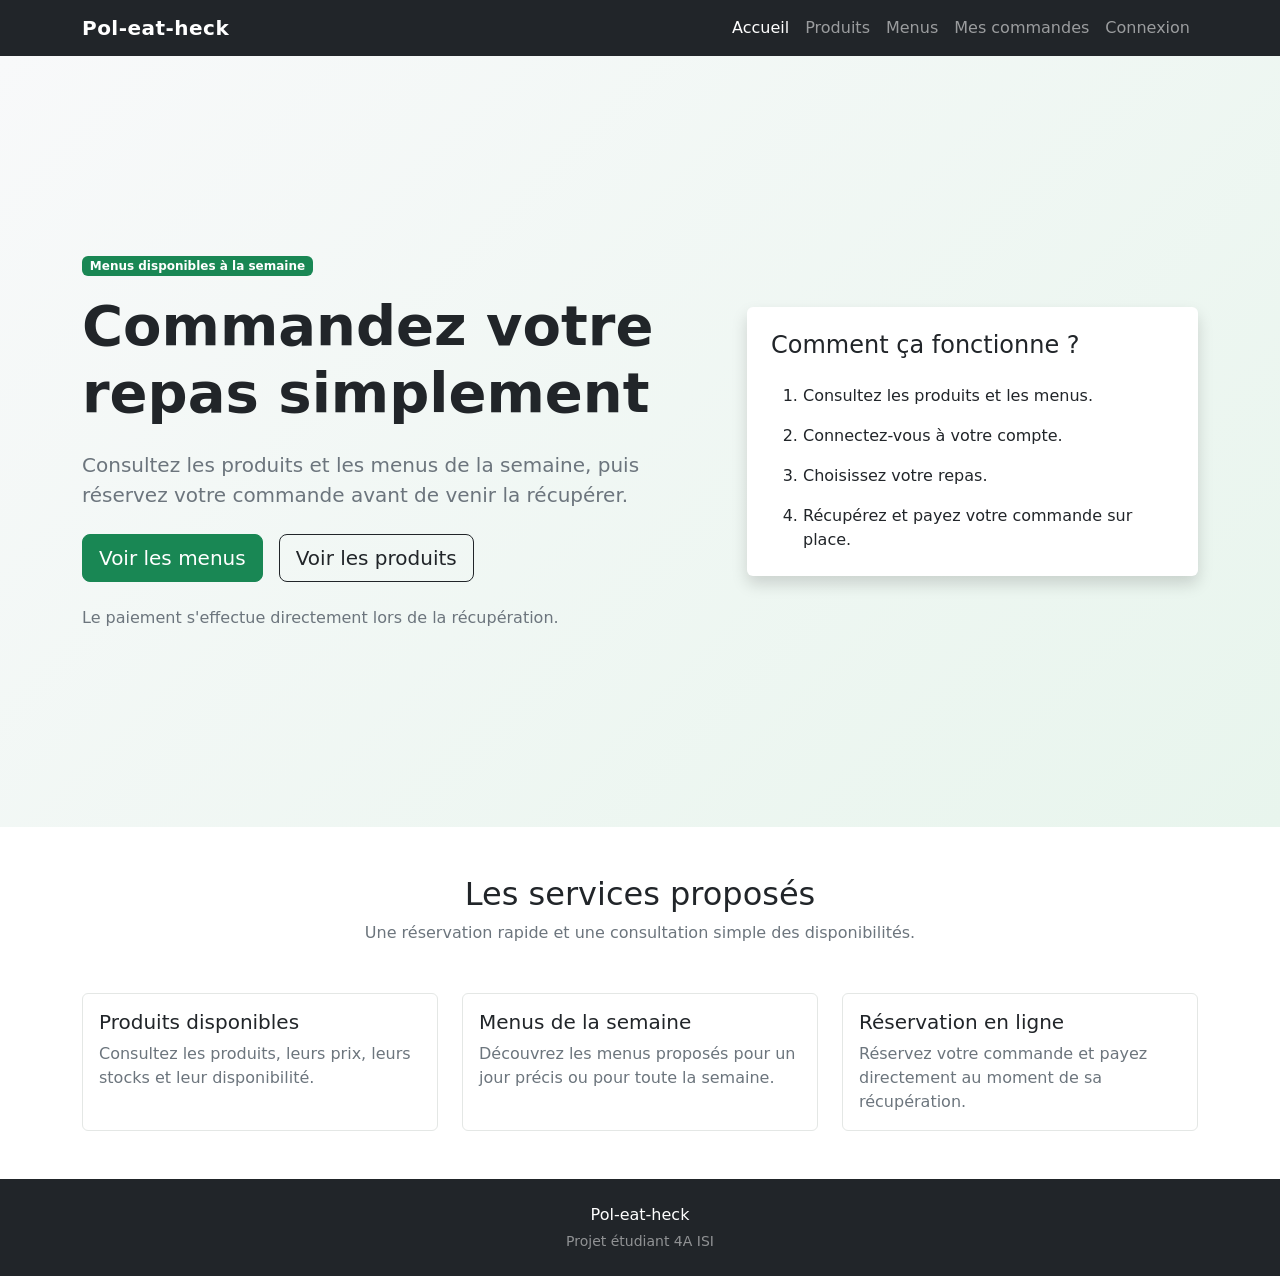
==== index.html @ 023716d0 "page d'accueil créée" ====
<!DOCTYPE html>
<html lang="fr">

<head>
    <meta charset="UTF-8">

    <meta name="viewport" content="width=device-width, initial-scale=1">

    <meta name="description" content="Pol-eat-heck permet de consulter les menus et de réserver des commandes.">

    <title>Accueil | Pol-eat-heck</title>

    <!-- Bootstrap CSS -->
    <link href="https://cdn.jsdelivr.net/npm/bootstrap@5.3.3/dist/css/bootstrap.min.css" rel="stylesheet">

    <!-- Notre CSS -->
    <link rel="stylesheet" href="assets/css/style.css">
</head>

<body>
    <header>
        <nav class="navbar navbar-expand-lg navbar-dark bg-dark" aria-label="Navigation principale">
            <div class="container">
                <a class="navbar-brand fw-bold" href="index.html">
                    Pol-eat-heck
                </a>

                <button class="navbar-toggler" type="button" data-bs-toggle="collapse" data-bs-target="#main-navigation"
                    aria-controls="main-navigation" aria-expanded="false"
                    aria-label="Afficher ou masquer la navigation">
                    <span class="navbar-toggler-icon"></span>
                </button>

                <div id="main-navigation" class="collapse navbar-collapse">
                    <ul class="navbar-nav ms-auto">
                        <li class="nav-item">
                            <a class="nav-link active" aria-current="page" href="index.html">
                                Accueil
                            </a>
                        </li>

                        <li class="nav-item">
                            <a class="nav-link" href="#">
                                Produits
                            </a>
                        </li>

                        <li class="nav-item">
                            <a class="nav-link" href="#">
                                Menus
                            </a>
                        </li>

                        <li class="nav-item">
                            <a class="nav-link" href="#">
                                Mes commandes
                            </a>
                        </li>

                        <li class="nav-item">
                            <a class="nav-link" href="#">
                                Connexion
                            </a>
                        </li>
                    </ul>
                </div>
            </div>
        </nav>
    </header>

    <main>
        <section class="hero-section">
            <div class="container py-5">
                <div class="row align-items-center min-vh-75">
                    <div class="col-12 col-lg-7">
                        <span class="badge text-bg-success mb-3">
                            Menus disponibles à la semaine
                        </span>

                        <h1 class="display-4 fw-bold">
                            Commandez votre repas simplement
                        </h1>

                        <p class="lead text-secondary my-4">
                            Consultez les produits et les menus de la semaine,
                            puis réservez votre commande avant de venir la récupérer.
                        </p>

                        <div class="d-flex flex-wrap gap-3">
                            <a class="btn btn-success btn-lg" href="#">
                                Voir les menus
                            </a>

                            <a class="btn btn-outline-dark btn-lg" href="#">
                                Voir les produits
                            </a>
                        </div>

                        <p class="mt-4 mb-0 text-secondary">
                            Le paiement s'effectue directement lors de la récupération.
                        </p>
                    </div>

                    <div class="col-12 col-lg-5 mt-5 mt-lg-0">
                        <div class="card border-0 shadow">
                            <div class="card-body p-4">
                                <h2 class="h4">Comment ça fonctionne ?</h2>

                                <ol class="mt-4 mb-0">
                                    <li class="mb-3">
                                        Consultez les produits et les menus.
                                    </li>

                                    <li class="mb-3">
                                        Connectez-vous à votre compte.
                                    </li>

                                    <li class="mb-3">
                                        Choisissez votre repas.
                                    </li>

                                    <li>
                                        Récupérez et payez votre commande sur place.
                                    </li>
                                </ol>
                            </div>
                        </div>
                    </div>
                </div>
            </div>
        </section>

        <section class="bg-white py-5">
            <div class="container">
                <div class="text-center mb-5">
                    <h2>Les services proposés</h2>

                    <p class="text-secondary">
                        Une réservation rapide et une consultation simple des disponibilités.
                    </p>
                </div>

                <div class="row g-4">
                    <div class="col-12 col-md-4">
                        <article class="card service-card h-100">
                            <div class="card-body">
                                <h3 class="h5">Produits disponibles</h3>

                                <p class="card-text text-secondary">
                                    Consultez les produits, leurs prix, leurs stocks
                                    et leur disponibilité.
                                </p>
                            </div>
                        </article>
                    </div>

                    <div class="col-12 col-md-4">
                        <article class="card service-card h-100">
                            <div class="card-body">
                                <h3 class="h5">Menus de la semaine</h3>

                                <p class="card-text text-secondary">
                                    Découvrez les menus proposés pour un jour précis
                                    ou pour toute la semaine.
                                </p>
                            </div>
                        </article>
                    </div>

                    <div class="col-12 col-md-4">
                        <article class="card service-card h-100">
                            <div class="card-body">
                                <h3 class="h5">Réservation en ligne</h3>

                                <p class="card-text text-secondary">
                                    Réservez votre commande et payez directement
                                    au moment de sa récupération.
                                </p>
                            </div>
                        </article>
                    </div>
                </div>
            </div>
        </section>
    </main>

    <footer class="bg-dark text-white py-4">
        <div class="container text-center">
            <p class="mb-1">
                Pol-eat-heck
            </p>

            <p class="small text-white-50 mb-0">
                Projet étudiant 4A ISI
            </p>
        </div>
    </footer>

    <!-- Bootstrap JavaScript -->
    <script src="https://cdn.jsdelivr.net/npm/bootstrap@5.3.3/dist/js/bootstrap.bundle.min.js"></script>

    <!-- Notre JavaScript -->
    <script src="assets/js/main.js"></script>
</body>

</html>
---- assets/css/style.css ----
:root {
    --pol-primary: #198754;
    --pol-dark: #212529;
    --pol-light: #f5f7f6;
}

body {
    min-height: 100vh;
    background-color: var(--pol-light);
}

.hero-section {
    background:
        linear-gradient(135deg,
            #f8f9fa 0%,
            #e8f5ed 100%);
}

.min-vh-75 {
    min-height: 75vh;
}

.navbar-brand {
    letter-spacing: 0.03rem;
}

.service-card {
    border: 1px solid #e4e7e5;
    transition:
        transform 0.2s ease,
        box-shadow 0.2s ease;
}

.service-card:hover {
    transform: translateY(-4px);
    box-shadow: 0 0.75rem 1.5rem rgb(0 0 0 / 10%);
}

button,
a {
    transition:
        color 0.2s ease,
        background-color 0.2s ease,
        border-color 0.2s ease;
}
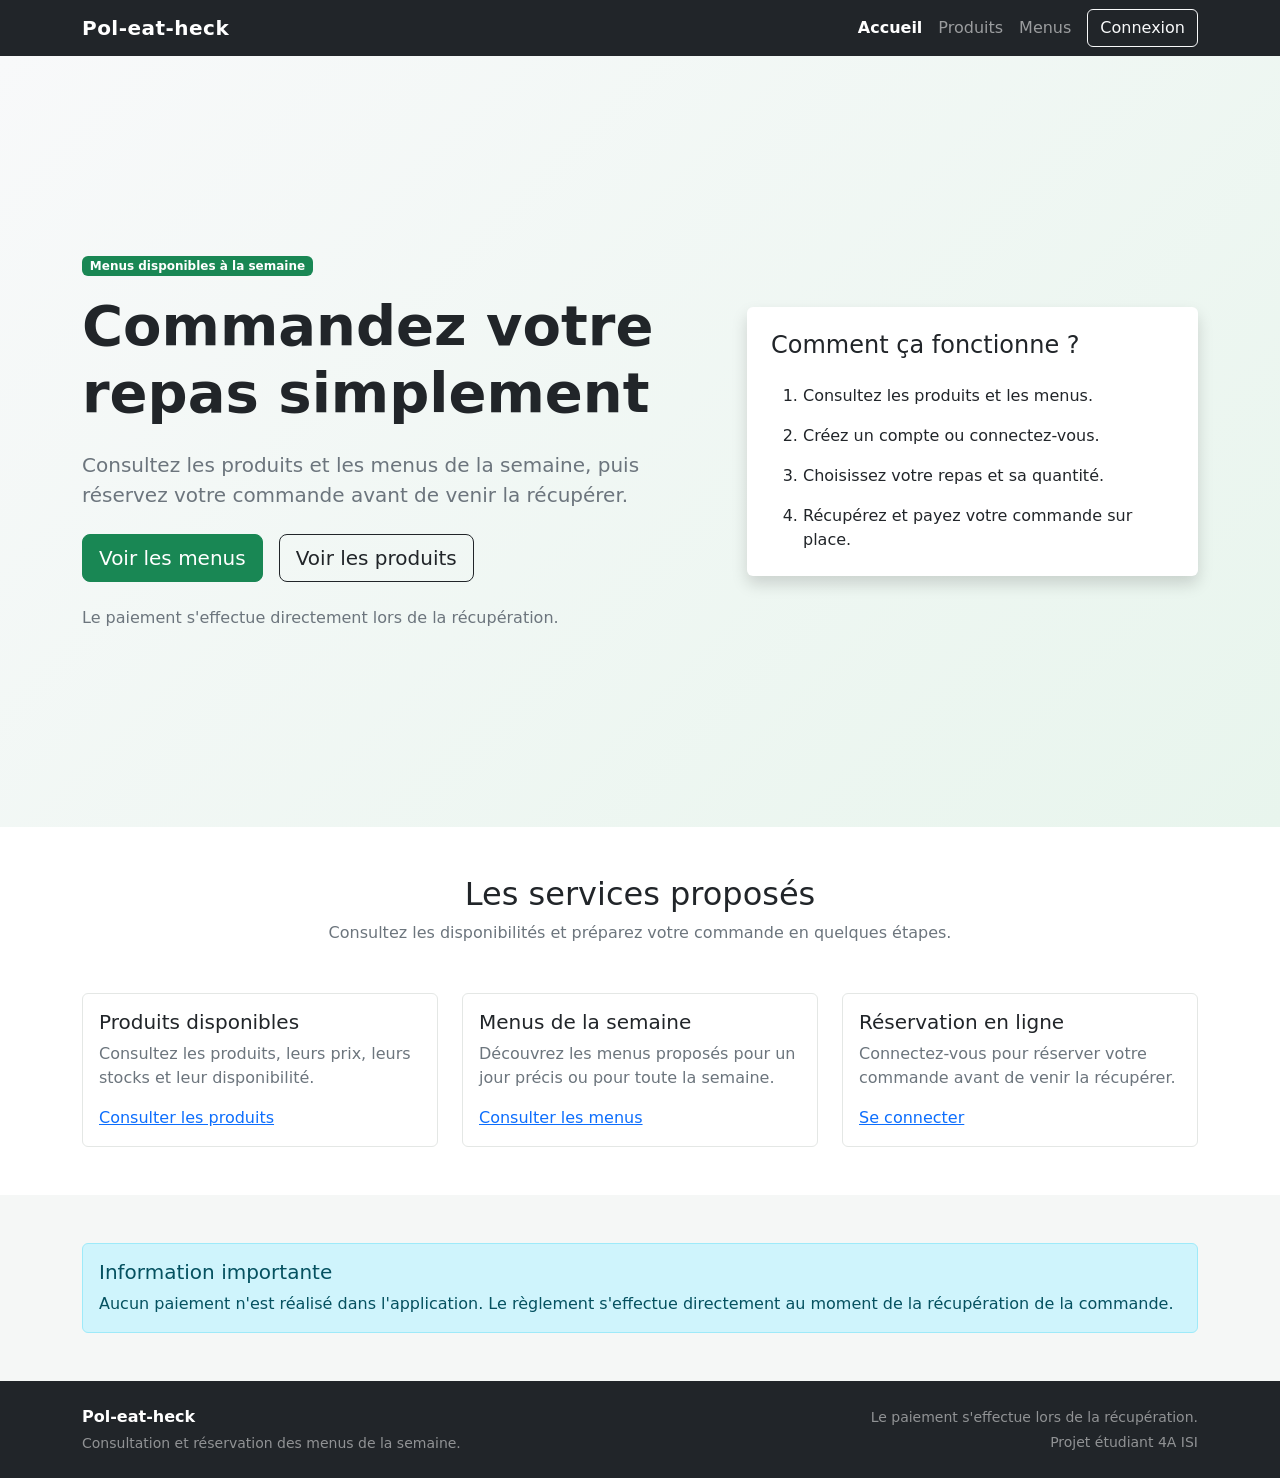
==== commit db9bb97a: "Ajouter le header et le footer partages" ====
--- a/index.html
+++ b/index.html
@@ -6,69 +6,23 @@
 
     <meta name="viewport" content="width=device-width, initial-scale=1">
 
-    <meta name="description" content="Pol-eat-heck permet de consulter les menus et de réserver des commandes.">
+    <meta name="description"
+        content="Pol-eat-heck permet de consulter les menus de la semaine et de réserver une commande.">
 
     <title>Accueil | Pol-eat-heck</title>
 
     <!-- Bootstrap CSS -->
     <link href="https://cdn.jsdelivr.net/npm/bootstrap@5.3.3/dist/css/bootstrap.min.css" rel="stylesheet">
 
-    <!-- Notre CSS -->
+    <!-- Styles du projet -->
     <link rel="stylesheet" href="assets/css/style.css">
 </head>
 
-<body>
-    <header>
-        <nav class="navbar navbar-expand-lg navbar-dark bg-dark" aria-label="Navigation principale">
-            <div class="container">
-                <a class="navbar-brand fw-bold" href="index.html">
-                    Pol-eat-heck
-                </a>
+<body class="d-flex flex-column min-vh-100" data-base-path="">
+    <!-- Le header partagé sera chargé ici -->
+    <div id="site-header"></div>
 
-                <button class="navbar-toggler" type="button" data-bs-toggle="collapse" data-bs-target="#main-navigation"
-                    aria-controls="main-navigation" aria-expanded="false"
-                    aria-label="Afficher ou masquer la navigation">
-                    <span class="navbar-toggler-icon"></span>
-                </button>
-
-                <div id="main-navigation" class="collapse navbar-collapse">
-                    <ul class="navbar-nav ms-auto">
-                        <li class="nav-item">
-                            <a class="nav-link active" aria-current="page" href="index.html">
-                                Accueil
-                            </a>
-                        </li>
-
-                        <li class="nav-item">
-                            <a class="nav-link" href="#">
-                                Produits
-                            </a>
-                        </li>
-
-                        <li class="nav-item">
-                            <a class="nav-link" href="#">
-                                Menus
-                            </a>
-                        </li>
-
-                        <li class="nav-item">
-                            <a class="nav-link" href="#">
-                                Mes commandes
-                            </a>
-                        </li>
-
-                        <li class="nav-item">
-                            <a class="nav-link" href="#">
-                                Connexion
-                            </a>
-                        </li>
-                    </ul>
-                </div>
-            </div>
-        </nav>
-    </header>
-
-    <main>
+    <main class="flex-grow-1">
         <section class="hero-section">
             <div class="container py-5">
                 <div class="row align-items-center min-vh-75">
@@ -87,11 +41,11 @@
                         </p>
 
                         <div class="d-flex flex-wrap gap-3">
-                            <a class="btn btn-success btn-lg" href="#">
+                            <a class="btn btn-success btn-lg" href="#" data-route="menus">
                                 Voir les menus
                             </a>
 
-                            <a class="btn btn-outline-dark btn-lg" href="#">
+                            <a class="btn btn-outline-dark btn-lg" href="#" data-route="products">
                                 Voir les produits
                             </a>
                         </div>
@@ -104,7 +58,9 @@
                     <div class="col-12 col-lg-5 mt-5 mt-lg-0">
                         <div class="card border-0 shadow">
                             <div class="card-body p-4">
-                                <h2 class="h4">Comment ça fonctionne ?</h2>
+                                <h2 class="h4">
+                                    Comment ça fonctionne ?
+                                </h2>
 
                                 <ol class="mt-4 mb-0">
                                     <li class="mb-3">
@@ -112,11 +68,11 @@
                                     </li>
 
                                     <li class="mb-3">
-                                        Connectez-vous à votre compte.
+                                        Créez un compte ou connectez-vous.
                                     </li>
 
                                     <li class="mb-3">
-                                        Choisissez votre repas.
+                                        Choisissez votre repas et sa quantité.
                                     </li>
 
                                     <li>
@@ -130,13 +86,16 @@
             </div>
         </section>
 
-        <section class="bg-white py-5">
+        <section class="bg-white py-5" aria-labelledby="services-title">
             <div class="container">
                 <div class="text-center mb-5">
-                    <h2>Les services proposés</h2>
+                    <h2 id="services-title">
+                        Les services proposés
+                    </h2>
 
                     <p class="text-secondary">
-                        Une réservation rapide et une consultation simple des disponibilités.
+                        Consultez les disponibilités et préparez votre
+                        commande en quelques étapes.
                     </p>
                 </div>
 
@@ -144,12 +103,18 @@
                     <div class="col-12 col-md-4">
                         <article class="card service-card h-100">
                             <div class="card-body">
-                                <h3 class="h5">Produits disponibles</h3>
+                                <h3 class="h5">
+                                    Produits disponibles
+                                </h3>
 
                                 <p class="card-text text-secondary">
-                                    Consultez les produits, leurs prix, leurs stocks
-                                    et leur disponibilité.
+                                    Consultez les produits, leurs prix, leurs
+                                    stocks et leur disponibilité.
                                 </p>
+
+                                <a class="stretched-link" href="#" data-route="products">
+                                    Consulter les produits
+                                </a>
                             </div>
                         </article>
                     </div>
@@ -157,12 +122,18 @@
                     <div class="col-12 col-md-4">
                         <article class="card service-card h-100">
                             <div class="card-body">
-                                <h3 class="h5">Menus de la semaine</h3>
+                                <h3 class="h5">
+                                    Menus de la semaine
+                                </h3>
 
                                 <p class="card-text text-secondary">
-                                    Découvrez les menus proposés pour un jour précis
-                                    ou pour toute la semaine.
+                                    Découvrez les menus proposés pour un jour
+                                    précis ou pour toute la semaine.
                                 </p>
+
+                                <a class="stretched-link" href="#" data-route="menus">
+                                    Consulter les menus
+                                </a>
                             </div>
                         </article>
                     </div>
@@ -170,36 +141,52 @@
                     <div class="col-12 col-md-4">
                         <article class="card service-card h-100">
                             <div class="card-body">
-                                <h3 class="h5">Réservation en ligne</h3>
+                                <h3 class="h5">
+                                    Réservation en ligne
+                                </h3>
 
                                 <p class="card-text text-secondary">
-                                    Réservez votre commande et payez directement
-                                    au moment de sa récupération.
+                                    Connectez-vous pour réserver votre commande
+                                    avant de venir la récupérer.
                                 </p>
+
+                                <a class="stretched-link" href="#" data-route="login">
+                                    Se connecter
+                                </a>
                             </div>
                         </article>
                     </div>
                 </div>
             </div>
         </section>
+
+        <section class="py-5" aria-labelledby="important-title">
+            <div class="container">
+                <div class="alert alert-info mb-0" role="status">
+                    <h2 id="important-title" class="h5">
+                        Information importante
+                    </h2>
+
+                    <p class="mb-0">
+                        Aucun paiement n'est réalisé dans l'application.
+                        Le règlement s'effectue directement au moment de
+                        la récupération de la commande.
+                    </p>
+                </div>
+            </div>
+        </section>
     </main>
 
-    <footer class="bg-dark text-white py-4">
-        <div class="container text-center">
-            <p class="mb-1">
-                Pol-eat-heck
-            </p>
+    <!-- Le footer partagé sera chargé ici -->
+    <div id="site-footer"></div>
 
-            <p class="small text-white-50 mb-0">
-                Projet étudiant 4A ISI
-            </p>
-        </div>
-    </footer>
-
-    <!-- Bootstrap JavaScript -->
+    <!-- Bootstrap doit être chargé avant components.js -->
     <script src="https://cdn.jsdelivr.net/npm/bootstrap@5.3.3/dist/js/bootstrap.bundle.min.js"></script>
 
-    <!-- Notre JavaScript -->
+    <!-- Chargement du header, du footer et des routes -->
+    <script src="assets/js/components.js"></script>
+
+    <!-- Comportements propres à la page d'accueil -->
     <script src="assets/js/main.js"></script>
 </body>
 
--- a/assets/css/style.css
+++ b/assets/css/style.css
@@ -2,6 +2,11 @@
     --pol-primary: #198754;
     --pol-dark: #212529;
     --pol-light: #f5f7f6;
+    --pol-border: #e4e7e5;
+}
+
+html {
+    scroll-behavior: smooth;
 }
 
 body {
@@ -24,16 +29,27 @@
     letter-spacing: 0.03rem;
 }
 
-.service-card {
-    border: 1px solid #e4e7e5;
+.navbar .nav-link.active {
+    color: #ffffff;
+    font-weight: 600;
+}
+
+.service-card,
+.product-card {
+    border: 1px solid var(--pol-border);
     transition:
         transform 0.2s ease,
         box-shadow 0.2s ease;
 }
 
-.service-card:hover {
+.service-card:hover,
+.product-card:hover {
     transform: translateY(-4px);
     box-shadow: 0 0.75rem 1.5rem rgb(0 0 0 / 10%);
+}
+
+.site-footer {
+    margin-top: auto;
 }
 
 button,
@@ -41,5 +57,15 @@
     transition:
         color 0.2s ease,
         background-color 0.2s ease,
-        border-color 0.2s ease;
+        border-color 0.2s ease,
+        box-shadow 0.2s ease;
+}
+
+:focus-visible {
+    outline: 3px solid rgb(25 135 84 / 35%);
+    outline-offset: 3px;
+}
+
+[hidden] {
+    display: none !important;
 }
